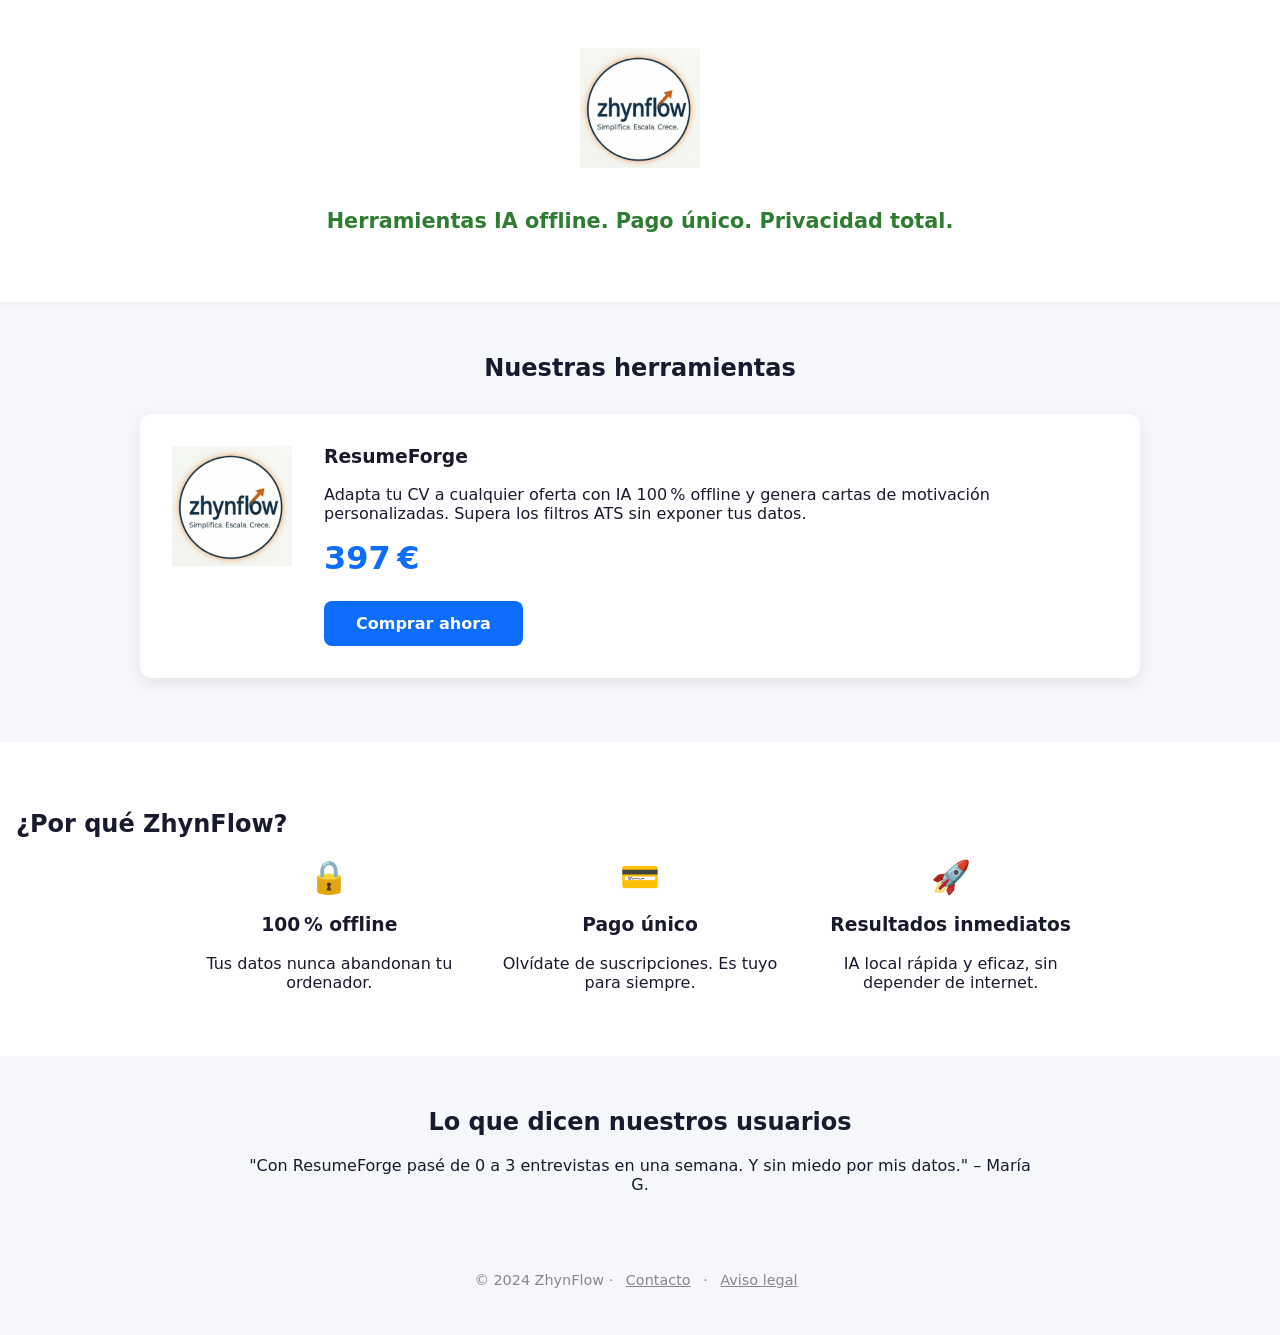
==== index.html @ d8f37517 "Update index.html" ====
<!DOCTYPE html>
<html lang="es">
<head>
    <meta charset="UTF-8">
    <meta name="viewport" content="width=device-width, initial-scale=1.0">
    <title>ZhynFlow – Herramientas IA offline que respetan tu privacidad</title>
    <link rel="stylesheet" href="style.css">
    <link rel="icon" type="image/x-icon" href="favicon.ico">
</head>
<body>
    <header>
        <img src="logo.png" alt="ZhynFlow" class="logo">
        <p class="tagline">Herramientas IA offline. Pago único. Privacidad total.</p>
    </header>

    <section id="products">
        <h2>Nuestras herramientas</h2>
        <div id="products-container"></div>
    </section>

    <section id="how-it-works">
        <h2>¿Por qué ZhynFlow?</h2>
        <div class="features">
            <div class="feature">
                <span class="icon">🔒</span>
                <h3>100 % offline</h3>
                <p>Tus datos nunca abandonan tu ordenador.</p>
            </div>
            <div class="feature">
                <span class="icon">💳</span>
                <h3>Pago único</h3>
                <p>Olvídate de suscripciones. Es tuyo para siempre.</p>
            </div>
            <div class="feature">
                <span class="icon">🚀</span>
                <h3>Resultados inmediatos</h3>
                <p>IA local rápida y eficaz, sin depender de internet.</p>
            </div>
        </div>
    </section>

    <section id="testimonials">
        <h2>Lo que dicen nuestros usuarios</h2>
        <div id="testimonial-container"></div>
    </section>

    <footer>
        <p>© 2024 ZhynFlow · <a href="mailto:zhynflow@gmail.com">Contacto</a> · <a href="#">Aviso legal</a></p>
    </footer>

    <script src="script.js"></script>
</body>
</html>
---- style.css ----
body {
    font-family: 'Segoe UI', system-ui, sans-serif;
    margin: 0;
    padding: 0;
    background: #f5f7fa;
    color: #1a1a2e;
}
header {
    text-align: center;
    padding: 3rem 1rem;
    background: #ffffff;
    box-shadow: 0 2px 8px rgba(0,0,0,0.05);
}
.logo {
    max-width: 120px;
    margin-bottom: 1rem;
}
.tagline {
    font-size: 1.3rem;
    color: #2e7d32;
    font-weight: 600;
}
#products {
    padding: 2rem;
    max-width: 1000px;
    margin: 0 auto;
}
#products h2 {
    text-align: center;
    margin-bottom: 2rem;
}
.product-card {
    background: white;
    border-radius: 12px;
    padding: 2rem;
    margin-bottom: 2rem;
    box-shadow: 0 5px 15px rgba(0,0,0,0.08);
    display: flex;
    flex-wrap: wrap;
    gap: 2rem;
}
.product-card img {
    width: 120px;
    height: 120px;
    object-fit: contain;
}
.product-info {
    flex: 1;
    min-width: 250px;
}
.product-info h3 {
    margin-top: 0;
}
.price {
    font-size: 2rem;
    font-weight: 700;
    color: #0d6efd;
    margin: 0.5rem 0;
}
.buy-btn {
    display: inline-block;
    background: #0d6efd;
    color: white;
    padding: 0.8rem 2rem;
    border-radius: 8px;
    text-decoration: none;
    font-weight: 600;
    margin-top: 1rem;
}
.buy-btn:hover {
    background: #0b5ed7;
}
#how-it-works {
    background: white;
    padding: 3rem 1rem;
}
.features {
    display: flex;
    justify-content: center;
    gap: 2rem;
    flex-wrap: wrap;
    max-width: 900px;
    margin: 0 auto;
}
.feature {
    text-align: center;
    flex: 1;
    min-width: 200px;
}
.feature .icon { font-size: 2rem; }
#testimonials {
    padding: 2rem;
    max-width: 800px;
    margin: 0 auto;
    text-align: center;
}
footer {
    text-align: center;
    padding: 2rem;
    color: #888;
    font-size: 0.9rem;
}
footer a { color: #888; margin: 0 0.5rem; }
@media (max-width: 600px) {
    .product-card { flex-direction: column; }
    .features { flex-direction: column; }
}
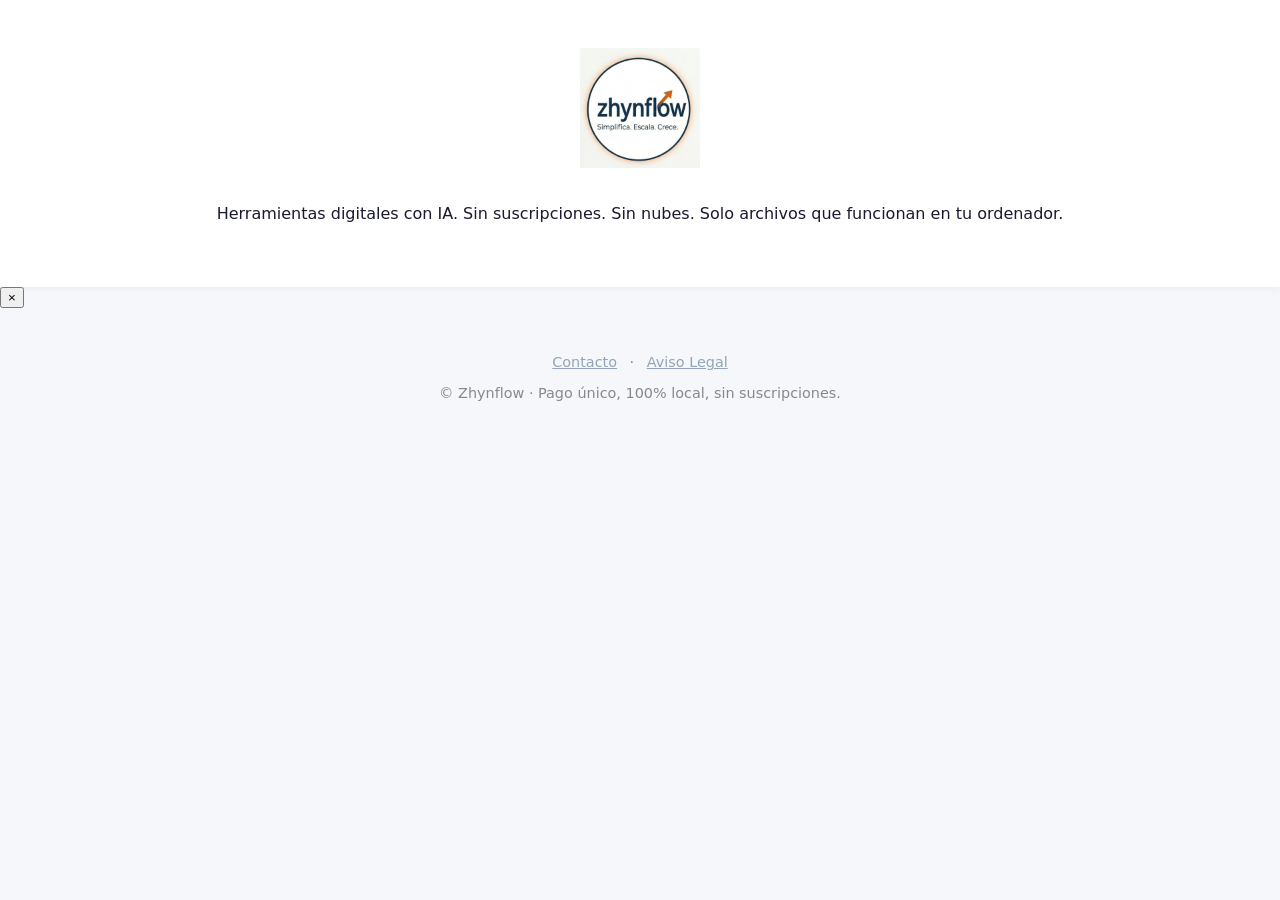
==== commit e5405ca2: "Update index.html" ====
--- a/index.html
+++ b/index.html
@@ -1,53 +1,40 @@
 <!DOCTYPE html>
 <html lang="es">
 <head>
-    <meta charset="UTF-8">
-    <meta name="viewport" content="width=device-width, initial-scale=1.0">
-    <title>ZhynFlow – Herramientas IA offline que respetan tu privacidad</title>
-    <link rel="stylesheet" href="style.css">
-    <link rel="icon" type="image/x-icon" href="favicon.ico">
+  <meta charset="UTF-8">
+  <meta name="viewport" content="width=device-width, initial-scale=1.0">
+  <title>Zhynflow · Herramientas digitales con IA</title>
+  <link rel="stylesheet" href="style.css">
+  <link rel="icon" type="image/x-icon" href="favicon.ico">
 </head>
 <body>
-    <header>
-        <img src="logo.png" alt="ZhynFlow" class="logo">
-        <p class="tagline">Herramientas IA offline. Pago único. Privacidad total.</p>
-    </header>
+  <header>
+    <img src="logo.png" alt="Zhynflow" class="logo">
+    <p>Herramientas digitales con IA. Sin suscripciones. Sin nubes. Solo archivos que funcionan en tu ordenador.</p>
+  </header>
 
-    <section id="products">
-        <h2>Nuestras herramientas</h2>
-        <div id="products-container"></div>
-    </section>
+  <main id="productos-container">
+    <!-- Las tarjetas de productos se generan aquí automáticamente -->
+  </main>
 
-    <section id="how-it-works">
-        <h2>¿Por qué ZhynFlow?</h2>
-        <div class="features">
-            <div class="feature">
-                <span class="icon">🔒</span>
-                <h3>100 % offline</h3>
-                <p>Tus datos nunca abandonan tu ordenador.</p>
-            </div>
-            <div class="feature">
-                <span class="icon">💳</span>
-                <h3>Pago único</h3>
-                <p>Olvídate de suscripciones. Es tuyo para siempre.</p>
-            </div>
-            <div class="feature">
-                <span class="icon">🚀</span>
-                <h3>Resultados inmediatos</h3>
-                <p>IA local rápida y eficaz, sin depender de internet.</p>
-            </div>
-        </div>
-    </section>
+  <!-- Modal para la página de producto -->
+  <div class="modal-overlay" id="modalOverlay">
+    <div class="modal-content" id="modalContent">
+      <button class="modal-close" id="modalClose">&times;</button>
+      <div id="modalBody">
+        <!-- Contenido dinámico de la página de producto -->
+      </div>
+    </div>
+  </div>
 
-    <section id="testimonials">
-        <h2>Lo que dicen nuestros usuarios</h2>
-        <div id="testimonial-container"></div>
-    </section>
+  <footer>
+  <p style="margin-bottom:0.5rem;">
+    <a href="contacto.html" style="color:#94a3b8;text-decoration:underline;">Contacto</a> · 
+    <a href="aviso-legal.html" style="color:#94a3b8;text-decoration:underline;">Aviso Legal</a>
+  </p>
+  <p>© <span id="year"></span> Zhynflow · Pago único, 100% local, sin suscripciones.</p>
+  </footer>
 
-    <footer>
-        <p>© 2024 ZhynFlow · <a href="mailto:zhynflow@gmail.com">Contacto</a> · <a href="#">Aviso legal</a></p>
-    </footer>
-
-    <script src="script.js"></script>
+  <script src="script.js"></script>
 </body>
 </html>
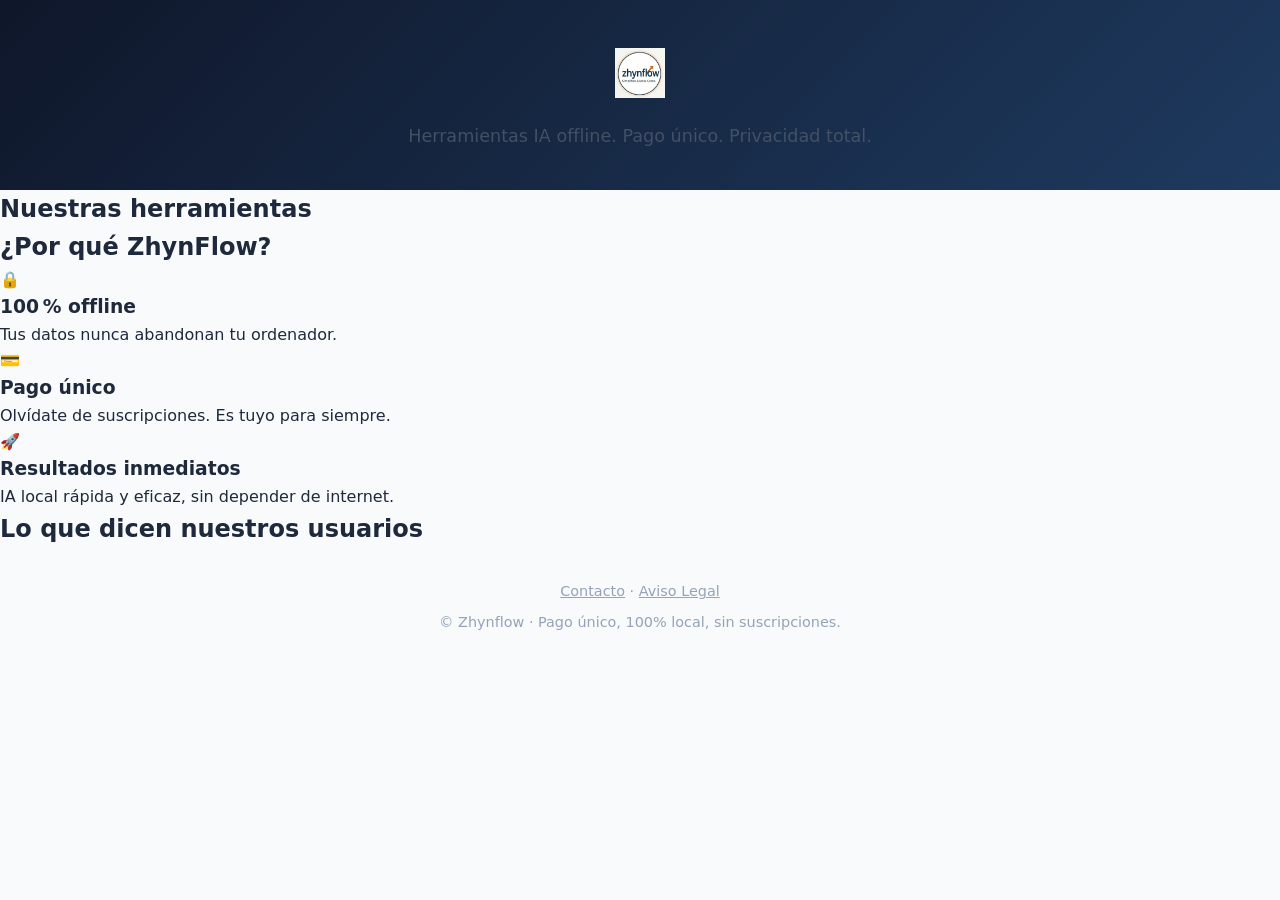
==== commit 501528bc: "Update index.html" ====
--- a/index.html
+++ b/index.html
@@ -1,33 +1,50 @@
 <!DOCTYPE html>
 <html lang="es">
 <head>
-  <meta charset="UTF-8">
-  <meta name="viewport" content="width=device-width, initial-scale=1.0">
-  <title>Zhynflow · Herramientas digitales con IA</title>
-  <link rel="stylesheet" href="style.css">
-  <link rel="icon" type="image/x-icon" href="favicon.ico">
+    <meta charset="UTF-8">
+    <meta name="viewport" content="width=device-width, initial-scale=1.0">
+    <title>ZhynFlow – Herramientas IA offline que respetan tu privacidad</title>
+    <link rel="stylesheet" href="style.css">
+    <link rel="icon" type="image/x-icon" href="favicon.ico">
 </head>
 <body>
-  <header>
-    <img src="logo.png" alt="Zhynflow" class="logo">
-    <p>Herramientas digitales con IA. Sin suscripciones. Sin nubes. Solo archivos que funcionan en tu ordenador.</p>
-  </header>
+    <header>
+        <img src="logo.png" alt="ZhynFlow" class="logo">
+        <p class="tagline">Herramientas IA offline. Pago único. Privacidad total.</p>
+    </header>
 
-  <main id="productos-container">
-    <!-- Las tarjetas de productos se generan aquí automáticamente -->
-  </main>
+    <section id="products">
+        <h2>Nuestras herramientas</h2>
+        <div id="products-container"></div>
+    </section>
 
-  <!-- Modal para la página de producto -->
-  <div class="modal-overlay" id="modalOverlay">
-    <div class="modal-content" id="modalContent">
-      <button class="modal-close" id="modalClose">&times;</button>
-      <div id="modalBody">
-        <!-- Contenido dinámico de la página de producto -->
-      </div>
-    </div>
-  </div>
+    <section id="how-it-works">
+        <h2>¿Por qué ZhynFlow?</h2>
+        <div class="features">
+            <div class="feature">
+                <span class="icon">🔒</span>
+                <h3>100 % offline</h3>
+                <p>Tus datos nunca abandonan tu ordenador.</p>
+            </div>
+            <div class="feature">
+                <span class="icon">💳</span>
+                <h3>Pago único</h3>
+                <p>Olvídate de suscripciones. Es tuyo para siempre.</p>
+            </div>
+            <div class="feature">
+                <span class="icon">🚀</span>
+                <h3>Resultados inmediatos</h3>
+                <p>IA local rápida y eficaz, sin depender de internet.</p>
+            </div>
+        </div>
+    </section>
 
-  <footer>
+    <section id="testimonials">
+        <h2>Lo que dicen nuestros usuarios</h2>
+        <div id="testimonial-container"></div>
+    </section>
+
+    <footer>
   <p style="margin-bottom:0.5rem;">
     <a href="contacto.html" style="color:#94a3b8;text-decoration:underline;">Contacto</a> · 
     <a href="aviso-legal.html" style="color:#94a3b8;text-decoration:underline;">Aviso Legal</a>
@@ -35,6 +52,7 @@
   <p>© <span id="year"></span> Zhynflow · Pago único, 100% local, sin suscripciones.</p>
   </footer>
 
-  <script src="script.js"></script>
+
+    <script src="script.js"></script>
 </body>
 </html>
--- a/style.css
+++ b/style.css
@@ -1,107 +1,271 @@
+* { margin: 0; padding: 0; box-sizing: border-box; }
+
 body {
-    font-family: 'Segoe UI', system-ui, sans-serif;
+  font-family: 'Segoe UI', system-ui, -apple-system, sans-serif;
+  background: #f8fafc;
+  color: #1e293b;
+  line-height: 1.6;
+}
+
+header {
+  text-align: center;
+  padding: 3rem 1.5rem 2rem;
+  background: linear-gradient(135deg, #0f172a 0%, #1e3a5f 100%);
+  color: white;
+}
+
+.logo { height: 50px; margin-bottom: 1rem; }
+
+header p {
+  font-size: 1.1rem;
+  opacity: 0.9;
+  max-width: 600px;
+  margin: 0 auto;
+}
+
+#productos-container {
+  max-width: 1100px;
+  margin: 2rem auto;
+  padding: 0 1.5rem;
+  display: grid;
+  grid-template-columns: repeat(auto-fill, minmax(320px, 1fr));
+  gap: 2rem;
+}
+
+.producto-card {
+  background: white;
+  border-radius: 1rem;
+  overflow: hidden;
+  box-shadow: 0 4px 12px rgba(0,0,0,0.05);
+  transition: transform 0.2s, box-shadow 0.2s;
+}
+
+.producto-card:hover {
+  transform: translateY(-4px);
+  box-shadow: 0 8px 24px rgba(0,0,0,0.1);
+}
+
+.producto-card img {
+  width: 100%;
+  height: 180px;
+  object-fit: cover;
+}
+
+.producto-info { padding: 1.5rem; }
+
+.categoria {
+  font-size: 0.8rem;
+  font-weight: 600;
+  color: #2563eb;
+  background: #eff6ff;
+  padding: 0.2rem 0.8rem;
+  border-radius: 1rem;
+}
+
+.producto-info h2 { font-size: 1.4rem; margin: 0.5rem 0; }
+
+.tagline {
+  font-weight: 500;
+  color: #475569;
+  margin-bottom: 0.5rem;
+}
+
+.descripcion {
+  font-size: 0.95rem;
+  color: #64748b;
+}
+
+.producto-footer {
+  display: flex;
+  justify-content: space-between;
+  align-items: center;
+  margin-top: 1.5rem;
+  padding-top: 1rem;
+  border-top: 1px solid #f1f5f9;
+}
+
+.precio {
+  font-size: 1.5rem;
+  font-weight: 700;
+  color: #0f172a;
+}
+
+.precio small {
+  font-size: 0.8rem;
+  font-weight: 400;
+  color: #64748b;
+}
+
+.btn {
+  background: #2563eb;
+  color: white;
+  padding: 0.6rem 1.5rem;
+  border-radius: 2rem;
+  border: none;
+  cursor: pointer;
+  text-decoration: none;
+  font-weight: 600;
+  font-size: 1rem;
+  transition: background 0.2s;
+  font-family: inherit;
+}
+
+.btn:hover { background: #1d4ed8; }
+
+/* Modal */
+.modal-overlay {
+  display: none;
+  position: fixed;
+  top: 0; left: 0;
+  width: 100%; height: 100%;
+  background: rgba(15, 23, 42, 0.8);
+  backdrop-filter: blur(4px);
+  z-index: 1000;
+  justify-content: center;
+  align-items: flex-start;
+  overflow-y: auto;
+  padding: 2rem 1rem;
+}
+
+.modal-content {
+  background: white;
+  border-radius: 1.5rem;
+  max-width: 900px;
+  width: 100%;
+  position: relative;
+  margin: auto;
+  box-shadow: 0 25px 50px rgba(0,0,0,0.25);
+}
+
+.modal-close {
+  position: absolute;
+  top: 1rem;
+  right: 1rem;
+  background: #f1f5f9;
+  border: none;
+  width: 40px;
+  height: 40px;
+  border-radius: 50%;
+  font-size: 1.5rem;
+  cursor: pointer;
+  display: flex;
+  align-items: center;
+  justify-content: center;
+  color: #475569;
+  z-index: 10;
+  transition: background 0.2s;
+}
+
+.modal-close:hover { background: #e2e8f0; }
+
+#modalBody {
+  padding: 2rem;
+  max-height: 80vh;
+  overflow-y: auto;
+}
+
+/* Página de producto dentro del modal */
+.producto-detalle {
+  max-width: 100%;
+  margin: 0 auto;
+  padding: 0;
+}
+
+.hero-producto {
+  display: flex;
+  gap: 2rem;
+  align-items: center;
+  margin-bottom: 2rem;
+}
+
+.hero-producto img {
+  width: 55%;
+  border-radius: 0.8rem;
+  box-shadow: 0 4px 16px rgba(0,0,0,0.08);
+}
+
+.cta-box {
+  flex: 1;
+  text-align: center;
+}
+
+.precio-grande {
+  font-size: 2.5rem;
+  font-weight: 800;
+  color: #0f172a;
+  display: block;
+}
+
+.tipo-precio {
+  color: #64748b;
+  display: block;
+  margin-bottom: 1rem;
+}
+
+.btn-comprar {
+  background: #2563eb;
+  color: white;
+  padding: 0.8rem 2rem;
+  border-radius: 3rem;
+  text-decoration: none;
+  font-weight: 700;
+  font-size: 1rem;
+  display: inline-block;
+  transition: background 0.2s;
+}
+
+.btn-comprar:hover { background: #1d4ed8; }
+
+.descripcion-larga {
+  background: white;
+  line-height: 1.8;
+}
+
+.descripcion-larga h2 {
+  margin: 1.5rem 0 0.5rem;
+  color: #0f172a;
+  font-size: 1.4rem;
+}
+
+.descripcion-larga ul, .descripcion-larga ol {
+  margin-left: 1.5rem;
+  margin-bottom: 1rem;
+}
+
+.descripcion-larga li {
+  margin-bottom: 0.4rem;
+}
+
+.descripcion-larga blockquote {
+  background: #f8fafc;
+  border-left: 4px solid #2563eb;
+  padding: 1rem 1.5rem;
+  margin: 1rem 0;
+  border-radius: 0 0.5rem 0.5rem 0;
+  font-style: italic;
+  color: #475569;
+}
+
+footer {
+  text-align: center;
+  padding: 2rem;
+  color: #94a3b8;
+  font-size: 0.9rem;
+}
+
+@media (max-width: 700px) {
+  .hero-producto {
+    flex-direction: column;
+  }
+  .hero-producto img {
+    width: 100%;
+  }
+  .modal-content {
     margin: 0;
-    padding: 0;
-    background: #f5f7fa;
-    color: #1a1a2e;
-}
-header {
-    text-align: center;
-    padding: 3rem 1rem;
-    background: #ffffff;
-    box-shadow: 0 2px 8px rgba(0,0,0,0.05);
-}
-.logo {
-    max-width: 120px;
-    margin-bottom: 1rem;
-}
-.tagline {
-    font-size: 1.3rem;
-    color: #2e7d32;
-    font-weight: 600;
-}
-#products {
-    padding: 2rem;
-    max-width: 1000px;
-    margin: 0 auto;
-}
-#products h2 {
-    text-align: center;
-    margin-bottom: 2rem;
-}
-.product-card {
-    background: white;
-    border-radius: 12px;
-    padding: 2rem;
-    margin-bottom: 2rem;
-    box-shadow: 0 5px 15px rgba(0,0,0,0.08);
-    display: flex;
-    flex-wrap: wrap;
-    gap: 2rem;
-}
-.product-card img {
-    width: 120px;
-    height: 120px;
-    object-fit: contain;
-}
-.product-info {
-    flex: 1;
-    min-width: 250px;
-}
-.product-info h3 {
-    margin-top: 0;
-}
-.price {
-    font-size: 2rem;
-    font-weight: 700;
-    color: #0d6efd;
-    margin: 0.5rem 0;
-}
-.buy-btn {
-    display: inline-block;
-    background: #0d6efd;
-    color: white;
-    padding: 0.8rem 2rem;
-    border-radius: 8px;
-    text-decoration: none;
-    font-weight: 600;
-    margin-top: 1rem;
-}
-.buy-btn:hover {
-    background: #0b5ed7;
-}
-#how-it-works {
-    background: white;
-    padding: 3rem 1rem;
-}
-.features {
-    display: flex;
-    justify-content: center;
-    gap: 2rem;
-    flex-wrap: wrap;
-    max-width: 900px;
-    margin: 0 auto;
-}
-.feature {
-    text-align: center;
-    flex: 1;
-    min-width: 200px;
-}
-.feature .icon { font-size: 2rem; }
-#testimonials {
-    padding: 2rem;
-    max-width: 800px;
-    margin: 0 auto;
-    text-align: center;
-}
-footer {
-    text-align: center;
-    padding: 2rem;
-    color: #888;
-    font-size: 0.9rem;
-}
-footer a { color: #888; margin: 0 0.5rem; }
-@media (max-width: 600px) {
-    .product-card { flex-direction: column; }
-    .features { flex-direction: column; }
-}
+    border-radius: 1rem;
+  }
+  #modalBody {
+    padding: 1.5rem;
+    max-height: 85vh;
+  }
+}
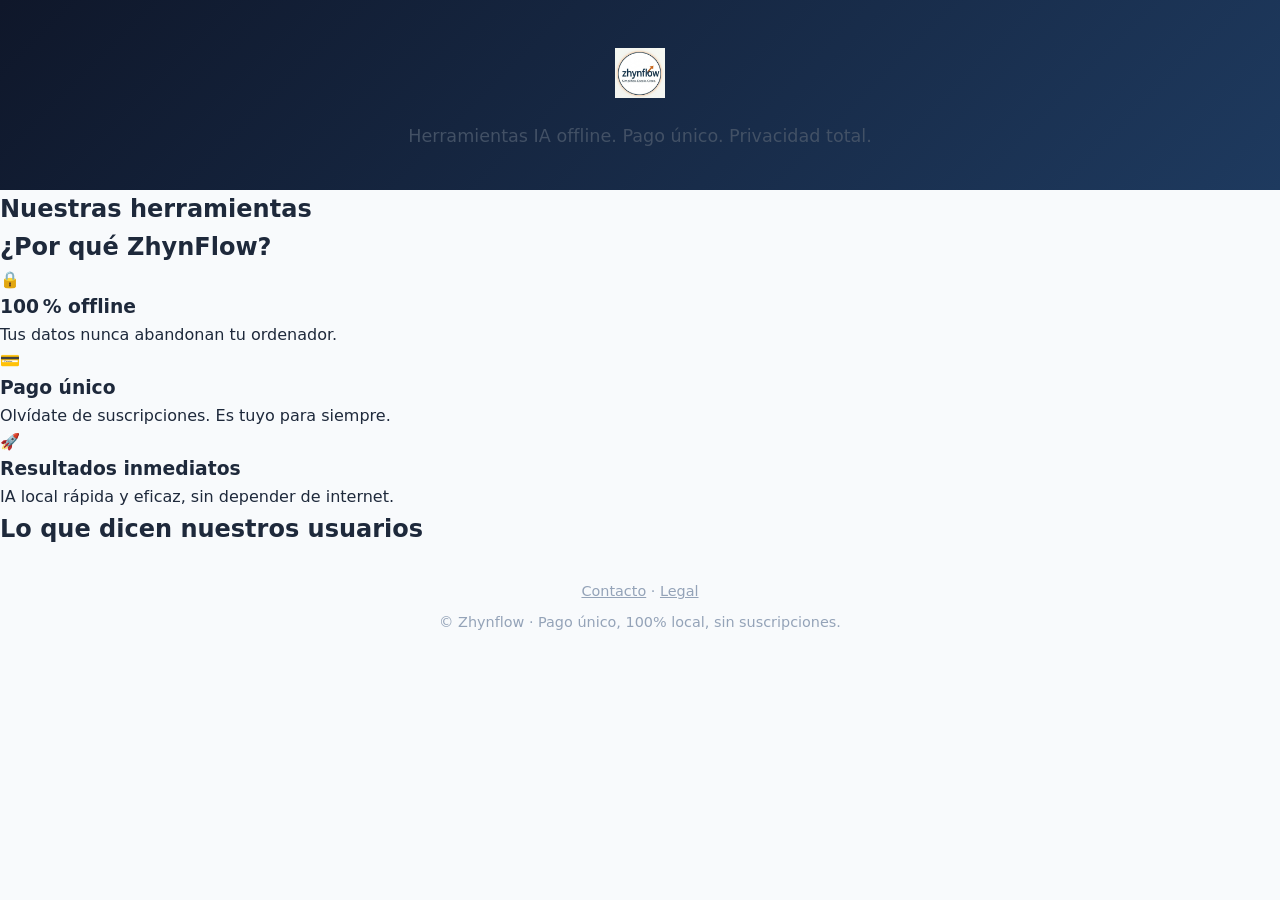
==== commit 78078ccb: "Update index.html" ====
--- a/index.html
+++ b/index.html
@@ -47,7 +47,7 @@
     <footer>
   <p style="margin-bottom:0.5rem;">
     <a href="contacto.html" style="color:#94a3b8;text-decoration:underline;">Contacto</a> · 
-    <a href="aviso-legal.html" style="color:#94a3b8;text-decoration:underline;">Aviso Legal</a>
+    <a href="aviso-legal.html" style="color:#94a3b8;text-decoration:underline;">Legal</a>
   </p>
   <p>© <span id="year"></span> Zhynflow · Pago único, 100% local, sin suscripciones.</p>
   </footer>
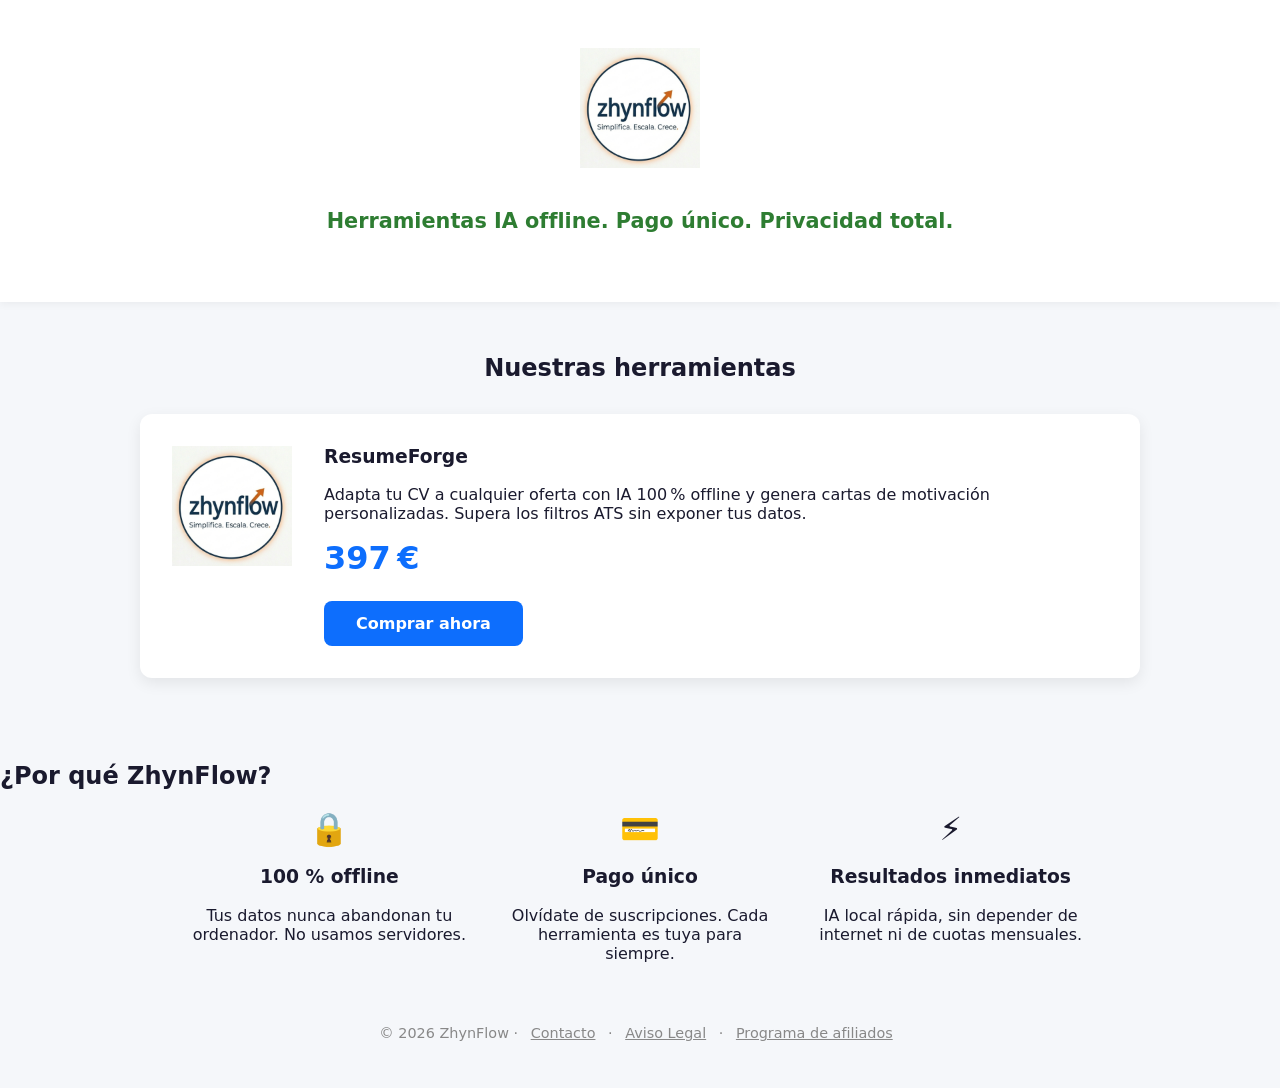
==== commit 745754ee: "Update index.html" ====
--- a/index.html
+++ b/index.html
@@ -6,6 +6,12 @@
     <title>ZhynFlow – Herramientas IA offline que respetan tu privacidad</title>
     <link rel="stylesheet" href="style.css">
     <link rel="icon" type="image/x-icon" href="favicon.ico">
+    
+    <meta property="og:title" content="ZhynFlow – Herramientas IA offline que respetan tu privacidad">
+    <meta property="og:description" content="Apps con inteligencia artificial que funcionan sin internet. Pago único, sin suscripciones, sin nube.">
+    <meta property="og:image" content="https://zhynflow.com/logo.png">
+    <meta property="og:url" content="https://zhynflow.com">
+    <meta property="og:type" content="website">
 </head>
 <body>
     <header>
@@ -18,40 +24,30 @@
         <div id="products-container"></div>
     </section>
 
-    <section id="how-it-works">
+    <section id="why">
         <h2>¿Por qué ZhynFlow?</h2>
         <div class="features">
             <div class="feature">
                 <span class="icon">🔒</span>
-                <h3>100 % offline</h3>
-                <p>Tus datos nunca abandonan tu ordenador.</p>
+                <h3>100 % offline</h3>
+                <p>Tus datos nunca abandonan tu ordenador. No usamos servidores.</p>
             </div>
             <div class="feature">
                 <span class="icon">💳</span>
                 <h3>Pago único</h3>
-                <p>Olvídate de suscripciones. Es tuyo para siempre.</p>
+                <p>Olvídate de suscripciones. Cada herramienta es tuya para siempre.</p>
             </div>
             <div class="feature">
-                <span class="icon">🚀</span>
+                <span class="icon">⚡</span>
                 <h3>Resultados inmediatos</h3>
-                <p>IA local rápida y eficaz, sin depender de internet.</p>
+                <p>IA local rápida, sin depender de internet ni de cuotas mensuales.</p>
             </div>
         </div>
     </section>
 
-    <section id="testimonials">
-        <h2>Lo que dicen nuestros usuarios</h2>
-        <div id="testimonial-container"></div>
-    </section>
-
     <footer>
-  <p style="margin-bottom:0.5rem;">
-    <a href="contacto.html" style="color:#94a3b8;text-decoration:underline;">Contacto</a> · 
-    <a href="aviso-legal.html" style="color:#94a3b8;text-decoration:underline;">Legal</a>
-  </p>
-  <p>© <span id="year"></span> Zhynflow · Pago único, 100% local, sin suscripciones.</p>
-  </footer>
-
+        <p>© 2026 ZhynFlow · <a href="mailto:zhynflow@gmail.com">Contacto</a> · <a href="legal.html">Aviso Legal</a> · <a href="https://zhynflow.lemonsqueezy.com/affiliates">Programa de afiliados</a></p>
+    </footer>
 
     <script src="script.js"></script>
 </body>
--- a/style.css
+++ b/style.css
@@ -1,271 +1,121 @@
-* { margin: 0; padding: 0; box-sizing: border-box; }
-
 body {
-  font-family: 'Segoe UI', system-ui, -apple-system, sans-serif;
-  background: #f8fafc;
-  color: #1e293b;
-  line-height: 1.6;
+    font-family: 'Segoe UI', system-ui, sans-serif;
+    margin: 0;
+    padding: 0;
+    background: #f5f7fa;
+    color: #1a1a2e;
+}
+header {
+    text-align: center;
+    padding: 3rem 1rem;
+    background: #ffffff;
+    box-shadow: 0 2px 8px rgba(0,0,0,0.05);
+}
+.logo {
+    max-width: 120px;
+    margin-bottom: 1rem;
+}
+.tagline {
+    font-size: 1.3rem;
+    color: #2e7d32;
+    font-weight: 600;
+}
+#products {
+    padding: 2rem;
+    max-width: 1000px;
+    margin: 0 auto;
+}
+#products h2 {
+    text-align: center;
+    margin-bottom: 2rem;
+}
+.product-card {
+    background: white;
+    border-radius: 12px;
+    padding: 2rem;
+    margin-bottom: 2rem;
+    box-shadow: 0 5px 15px rgba(0,0,0,0.08);
+    display: flex;
+    flex-wrap: wrap;
+    gap: 2rem;
+}
+.product-card img {
+    width: 120px;
+    height: 120px;
+    object-fit: contain;
+}
+.product-info {
+    flex: 1;
+    min-width: 250px;
+}
+.product-info h3 {
+    margin-top: 0;
+}
+.price {
+    font-size: 2rem;
+    font-weight: 700;
+    color: #0d6efd;
+    margin: 0.5rem 0;
+}
+.buy-btn {
+    display: inline-block;
+    background: #0d6efd;
+    color: white;
+    padding: 0.8rem 2rem;
+    border-radius: 8px;
+    text-decoration: none;
+    font-weight: 600;
+    margin-top: 1rem;
+}
+.buy-btn:hover {
+    background: #0b5ed7;
+}
+#how-it-works {
+    background: white;
+    padding: 3rem 1rem;
+}
+.features {
+    display: flex;
+    justify-content: center;
+    gap: 2rem;
+    flex-wrap: wrap;
+    max-width: 900px;
+    margin: 0 auto;
+}
+.feature {
+    text-align: center;
+    flex: 1;
+    min-width: 200px;
+}
+.feature .icon { font-size: 2rem; }
+#testimonials {
+    padding: 2rem;
+    max-width: 800px;
+    margin: 0 auto;
+    text-align: center;
+}
+footer {
+    text-align: center;
+    padding: 2rem;
+    color: #888;
+    font-size: 0.9rem;
+}
+footer a { color: #888; margin: 0 0.5rem; }
+@media (max-width: 600px) {
+    .product-card { flex-direction: column; }
+    .features { flex-direction: column; }
 }
 
-header {
-  text-align: center;
-  padding: 3rem 1.5rem 2rem;
-  background: linear-gradient(135deg, #0f172a 0%, #1e3a5f 100%);
-  color: white;
-}
 
-.logo { height: 50px; margin-bottom: 1rem; }
+Products 
 
-header p {
-  font-size: 1.1rem;
-  opacity: 0.9;
-  max-width: 600px;
-  margin: 0 auto;
-}
-
-#productos-container {
-  max-width: 1100px;
-  margin: 2rem auto;
-  padding: 0 1.5rem;
-  display: grid;
-  grid-template-columns: repeat(auto-fill, minmax(320px, 1fr));
-  gap: 2rem;
-}
-
-.producto-card {
-  background: white;
-  border-radius: 1rem;
-  overflow: hidden;
-  box-shadow: 0 4px 12px rgba(0,0,0,0.05);
-  transition: transform 0.2s, box-shadow 0.2s;
-}
-
-.producto-card:hover {
-  transform: translateY(-4px);
-  box-shadow: 0 8px 24px rgba(0,0,0,0.1);
-}
-
-.producto-card img {
-  width: 100%;
-  height: 180px;
-  object-fit: cover;
-}
-
-.producto-info { padding: 1.5rem; }
-
-.categoria {
-  font-size: 0.8rem;
-  font-weight: 600;
-  color: #2563eb;
-  background: #eff6ff;
-  padding: 0.2rem 0.8rem;
-  border-radius: 1rem;
-}
-
-.producto-info h2 { font-size: 1.4rem; margin: 0.5rem 0; }
-
-.tagline {
-  font-weight: 500;
-  color: #475569;
-  margin-bottom: 0.5rem;
-}
-
-.descripcion {
-  font-size: 0.95rem;
-  color: #64748b;
-}
-
-.producto-footer {
-  display: flex;
-  justify-content: space-between;
-  align-items: center;
-  margin-top: 1.5rem;
-  padding-top: 1rem;
-  border-top: 1px solid #f1f5f9;
-}
-
-.precio {
-  font-size: 1.5rem;
-  font-weight: 700;
-  color: #0f172a;
-}
-
-.precio small {
-  font-size: 0.8rem;
-  font-weight: 400;
-  color: #64748b;
-}
-
-.btn {
-  background: #2563eb;
-  color: white;
-  padding: 0.6rem 1.5rem;
-  border-radius: 2rem;
-  border: none;
-  cursor: pointer;
-  text-decoration: none;
-  font-weight: 600;
-  font-size: 1rem;
-  transition: background 0.2s;
-  font-family: inherit;
-}
-
-.btn:hover { background: #1d4ed8; }
-
-/* Modal */
-.modal-overlay {
-  display: none;
-  position: fixed;
-  top: 0; left: 0;
-  width: 100%; height: 100%;
-  background: rgba(15, 23, 42, 0.8);
-  backdrop-filter: blur(4px);
-  z-index: 1000;
-  justify-content: center;
-  align-items: flex-start;
-  overflow-y: auto;
-  padding: 2rem 1rem;
-}
-
-.modal-content {
-  background: white;
-  border-radius: 1.5rem;
-  max-width: 900px;
-  width: 100%;
-  position: relative;
-  margin: auto;
-  box-shadow: 0 25px 50px rgba(0,0,0,0.25);
-}
-
-.modal-close {
-  position: absolute;
-  top: 1rem;
-  right: 1rem;
-  background: #f1f5f9;
-  border: none;
-  width: 40px;
-  height: 40px;
-  border-radius: 50%;
-  font-size: 1.5rem;
-  cursor: pointer;
-  display: flex;
-  align-items: center;
-  justify-content: center;
-  color: #475569;
-  z-index: 10;
-  transition: background 0.2s;
-}
-
-.modal-close:hover { background: #e2e8f0; }
-
-#modalBody {
-  padding: 2rem;
-  max-height: 80vh;
-  overflow-y: auto;
-}
-
-/* Página de producto dentro del modal */
-.producto-detalle {
-  max-width: 100%;
-  margin: 0 auto;
-  padding: 0;
-}
-
-.hero-producto {
-  display: flex;
-  gap: 2rem;
-  align-items: center;
-  margin-bottom: 2rem;
-}
-
-.hero-producto img {
-  width: 55%;
-  border-radius: 0.8rem;
-  box-shadow: 0 4px 16px rgba(0,0,0,0.08);
-}
-
-.cta-box {
-  flex: 1;
-  text-align: center;
-}
-
-.precio-grande {
-  font-size: 2.5rem;
-  font-weight: 800;
-  color: #0f172a;
-  display: block;
-}
-
-.tipo-precio {
-  color: #64748b;
-  display: block;
-  margin-bottom: 1rem;
-}
-
-.btn-comprar {
-  background: #2563eb;
-  color: white;
-  padding: 0.8rem 2rem;
-  border-radius: 3rem;
-  text-decoration: none;
-  font-weight: 700;
-  font-size: 1rem;
-  display: inline-block;
-  transition: background 0.2s;
-}
-
-.btn-comprar:hover { background: #1d4ed8; }
-
-.descripcion-larga {
-  background: white;
-  line-height: 1.8;
-}
-
-.descripcion-larga h2 {
-  margin: 1.5rem 0 0.5rem;
-  color: #0f172a;
-  font-size: 1.4rem;
-}
-
-.descripcion-larga ul, .descripcion-larga ol {
-  margin-left: 1.5rem;
-  margin-bottom: 1rem;
-}
-
-.descripcion-larga li {
-  margin-bottom: 0.4rem;
-}
-
-.descripcion-larga blockquote {
-  background: #f8fafc;
-  border-left: 4px solid #2563eb;
-  padding: 1rem 1.5rem;
-  margin: 1rem 0;
-  border-radius: 0 0.5rem 0.5rem 0;
-  font-style: italic;
-  color: #475569;
-}
-
-footer {
-  text-align: center;
-  padding: 2rem;
-  color: #94a3b8;
-  font-size: 0.9rem;
-}
-
-@media (max-width: 700px) {
-  .hero-producto {
-    flex-direction: column;
-  }
-  .hero-producto img {
-    width: 100%;
-  }
-  .modal-content {
-    margin: 0;
-    border-radius: 1rem;
-  }
-  #modalBody {
-    padding: 1.5rem;
-    max-height: 85vh;
-  }
-}
+[
+    {
+        "id": "resumeforge",
+        "name": "ResumeForge",
+        "description": "Adapta tu CV a cualquier oferta con IA 100 % offline y genera cartas de motivación personalizadas. Supera los filtros ATS sin exponer tus datos.",
+        "price": "397 €",
+        "image": "logo.png",
+        "buyLink": "https://TU_TIENDA.lemonsqueezy.com/checkout/buy/........."
+    }
+]
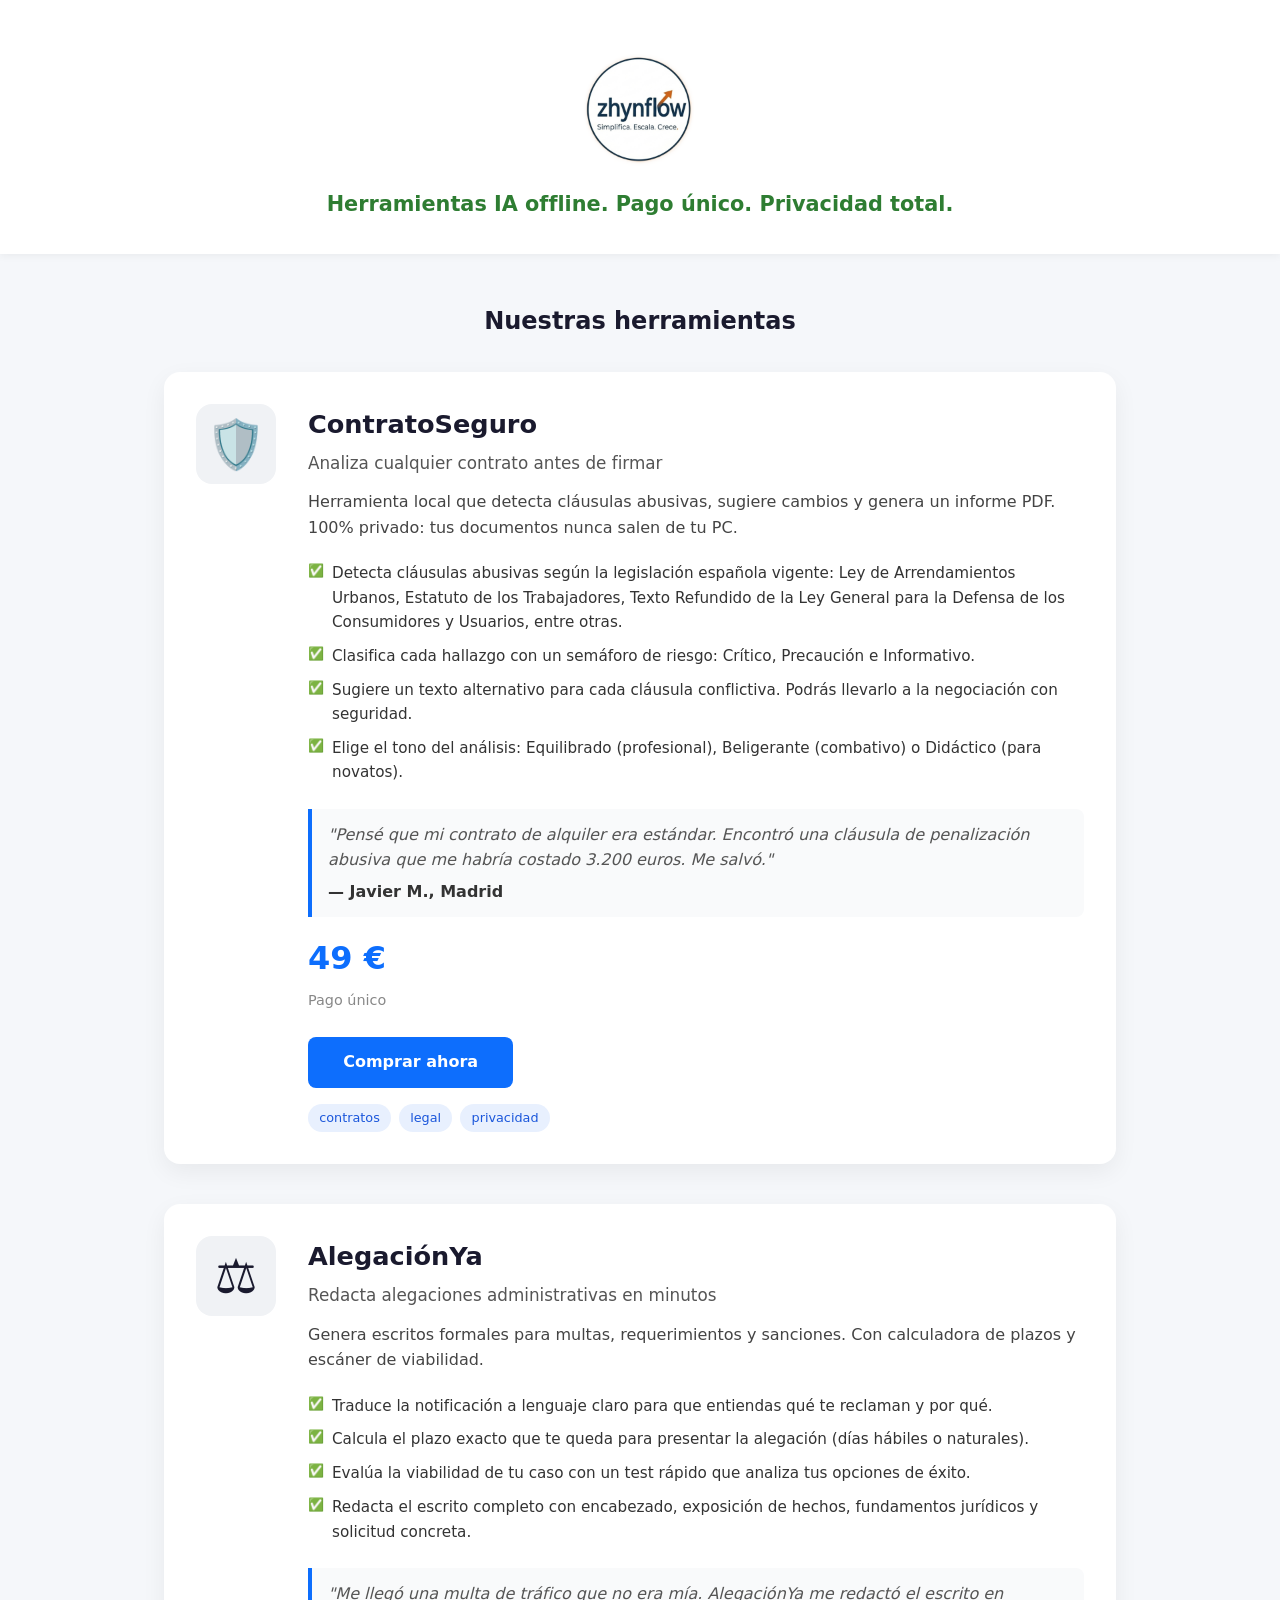
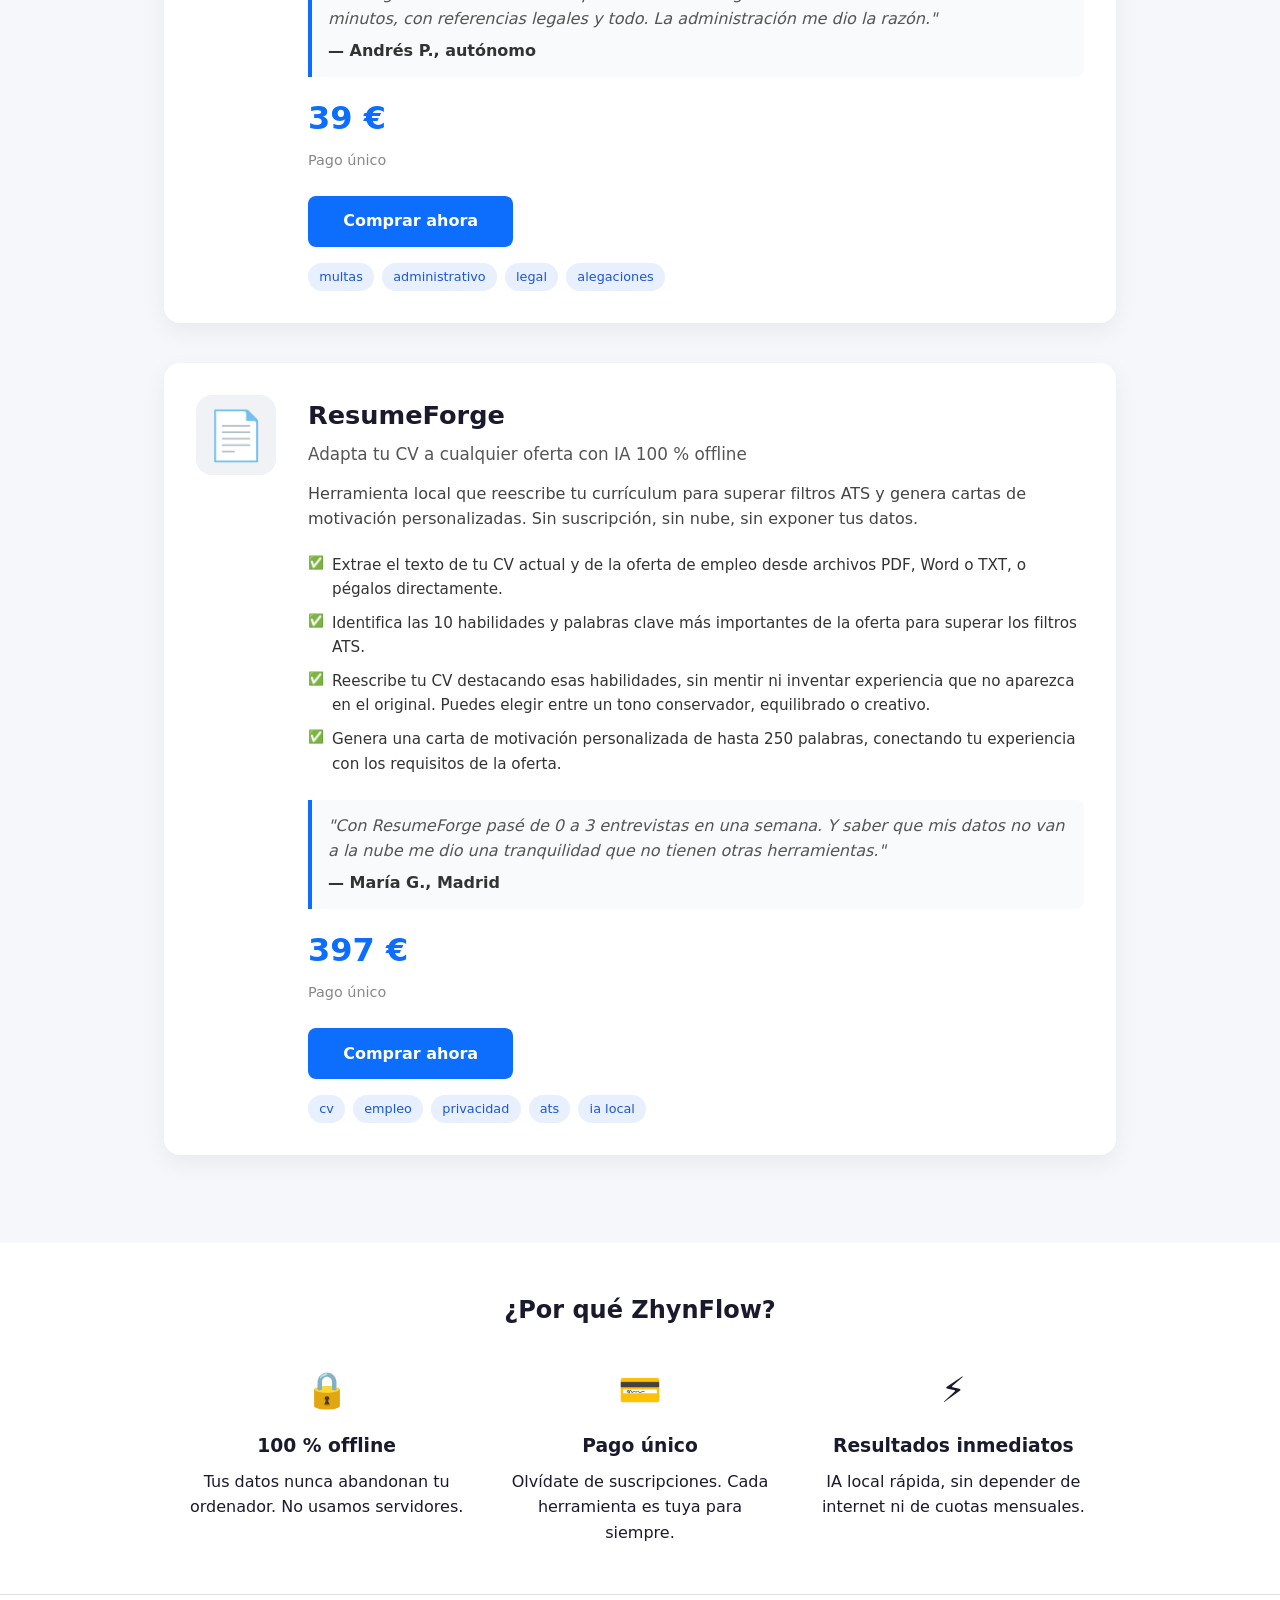
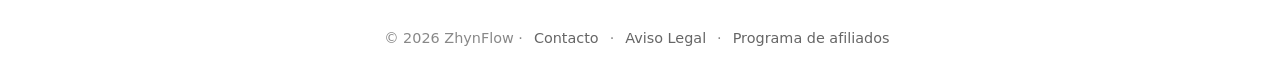
==== commit 8609211b: "Update index.html" ====
--- a/index.html
+++ b/index.html
@@ -46,7 +46,7 @@
     </section>
 
     <footer>
-        <p>© 2026 ZhynFlow · <a href="mailto:zhynflow@gmail.com">Contacto</a> · <a href="legal.html">Aviso Legal</a> · <a href="https://zhynflow.lemonsqueezy.com/affiliates">Programa de afiliados</a></p>
+        <p>© 2026 ZhynFlow · <a href="mailto:zhynflow@gmail.com">Contacto</a> · <a href="legal.html">Aviso Legal</a> · <a href="https://serenitystackia.lemonsqueezy.com">Programa de afiliados</a></p>
     </footer>
 
     <script src="script.js"></script>
--- a/style.css
+++ b/style.css
@@ -1,121 +1,241 @@
-body {
-    font-family: 'Segoe UI', system-ui, sans-serif;
+* {
+    box-sizing: border-box;
     margin: 0;
     padding: 0;
+}
+
+body {
+    font-family: 'Segoe UI', system-ui, -apple-system, sans-serif;
     background: #f5f7fa;
     color: #1a1a2e;
-}
+    line-height: 1.6;
+}
+
 header {
     text-align: center;
-    padding: 3rem 1rem;
+    padding: 3rem 1rem 2rem;
     background: #ffffff;
     box-shadow: 0 2px 8px rgba(0,0,0,0.05);
 }
+
 .logo {
     max-width: 120px;
-    margin-bottom: 1rem;
-}
+    height: auto;
+    margin-bottom: 0.8rem;
+}
+
 .tagline {
     font-size: 1.3rem;
     color: #2e7d32;
     font-weight: 600;
 }
-#products {
-    padding: 2rem;
+
+section {
+    padding: 3rem 1.5rem;
     max-width: 1000px;
     margin: 0 auto;
 }
-#products h2 {
+
+section h2 {
     text-align: center;
     margin-bottom: 2rem;
-}
+    color: #1a1a2e;
+}
+
 .product-card {
     background: white;
-    border-radius: 12px;
+    border-radius: 16px;
     padding: 2rem;
-    margin-bottom: 2rem;
-    box-shadow: 0 5px 15px rgba(0,0,0,0.08);
+    margin-bottom: 2.5rem;
+    box-shadow: 0 8px 24px rgba(0,0,0,0.06);
     display: flex;
     flex-wrap: wrap;
     gap: 2rem;
-}
-.product-card img {
-    width: 120px;
-    height: 120px;
-    object-fit: contain;
-}
+    align-items: flex-start;
+    transition: box-shadow 0.2s;
+}
+
+.product-card:hover {
+    box-shadow: 0 12px 32px rgba(0,0,0,0.1);
+}
+
+.product-icon {
+    font-size: 3rem;
+    width: 80px;
+    height: 80px;
+    display: flex;
+    align-items: center;
+    justify-content: center;
+    background: #f0f2f5;
+    border-radius: 16px;
+    flex-shrink: 0;
+}
+
 .product-info {
     flex: 1;
     min-width: 250px;
 }
+
 .product-info h3 {
-    margin-top: 0;
-}
+    font-size: 1.6rem;
+    margin-bottom: 0.3rem;
+}
+
+.product-tagline {
+    color: #555;
+    margin-bottom: 0.8rem;
+    font-size: 1.05rem;
+}
+
+.product-desc {
+    margin-bottom: 1rem;
+    color: #444;
+}
+
+.product-features {
+    list-style: none;
+    margin-bottom: 1.2rem;
+}
+
+.product-features li {
+    padding: 0.3rem 0 0.3rem 1.5rem;
+    position: relative;
+    font-size: 0.95rem;
+    color: #333;
+}
+
+.product-features li::before {
+    content: "✅";
+    position: absolute;
+    left: 0;
+    font-size: 0.8rem;
+}
+
+.product-testimonial {
+    background: #f9fafb;
+    border-left: 4px solid #0d6efd;
+    padding: 0.8rem 1rem;
+    margin: 1rem 0;
+    font-style: italic;
+    color: #555;
+    border-radius: 0 8px 8px 0;
+}
+
+.product-testimonial .autor {
+    font-style: normal;
+    font-weight: 600;
+    display: block;
+    margin-top: 0.4rem;
+    color: #333;
+}
+
 .price {
     font-size: 2rem;
     font-weight: 700;
     color: #0d6efd;
-    margin: 0.5rem 0;
-}
+    margin: 0.8rem 0 0.3rem;
+}
+
+.price-type {
+    color: #888;
+    font-size: 0.9rem;
+    margin-bottom: 1rem;
+}
+
 .buy-btn {
     display: inline-block;
     background: #0d6efd;
     color: white;
-    padding: 0.8rem 2rem;
+    padding: 0.8rem 2.2rem;
     border-radius: 8px;
     text-decoration: none;
     font-weight: 600;
-    margin-top: 1rem;
-}
+    font-size: 1rem;
+    transition: background 0.2s;
+    margin-top: 0.5rem;
+}
+
 .buy-btn:hover {
     background: #0b5ed7;
 }
-#how-it-works {
-    background: white;
-    padding: 3rem 1rem;
-}
+
+.etiquetas {
+    margin-top: 1rem;
+    display: flex;
+    flex-wrap: wrap;
+    gap: 0.5rem;
+}
+
+.tag {
+    background: #e8f0fe;
+    color: #1a56db;
+    padding: 0.25rem 0.7rem;
+    border-radius: 20px;
+    font-size: 0.8rem;
+    font-weight: 500;
+}
+
+#why {
+    background: #ffffff;
+    max-width: 100%;
+    padding: 3rem 1.5rem;
+}
+
 .features {
     display: flex;
     justify-content: center;
-    gap: 2rem;
+    gap: 2.5rem;
     flex-wrap: wrap;
     max-width: 900px;
     margin: 0 auto;
 }
+
 .feature {
     text-align: center;
     flex: 1;
     min-width: 200px;
 }
-.feature .icon { font-size: 2rem; }
-#testimonials {
-    padding: 2rem;
-    max-width: 800px;
-    margin: 0 auto;
-    text-align: center;
-}
+
+.feature .icon {
+    font-size: 2.2rem;
+    display: block;
+    margin-bottom: 0.8rem;
+}
+
+.feature h3 {
+    margin-bottom: 0.5rem;
+}
+
 footer {
     text-align: center;
-    padding: 2rem;
+    padding: 2rem 1rem;
     color: #888;
     font-size: 0.9rem;
-}
-footer a { color: #888; margin: 0 0.5rem; }
-@media (max-width: 600px) {
-    .product-card { flex-direction: column; }
-    .features { flex-direction: column; }
-}
-
-
-Products 
-
-[
-    {
-        "id": "resumeforge",
-        "name": "ResumeForge",
-        "description": "Adapta tu CV a cualquier oferta con IA 100 % offline y genera cartas de motivación personalizadas. Supera los filtros ATS sin exponer tus datos.",
-        "price": "397 €",
-        "image": "logo.png",
-        "buyLink": "https://TU_TIENDA.lemonsqueezy.com/checkout/buy/........."
+    border-top: 1px solid #e0e0e0;
+    background: #fff;
+}
+
+footer a {
+    color: #666;
+    margin: 0 0.4rem;
+    text-decoration: none;
+}
+
+footer a:hover {
+    text-decoration: underline;
+}
+
+@media (max-width: 650px) {
+    .product-card {
+        flex-direction: column;
+        align-items: center;
+        text-align: center;
     }
-]
+    .product-features li {
+        text-align: left;
+    }
+    .features {
+        flex-direction: column;
+        align-items: center;
+    }
+}
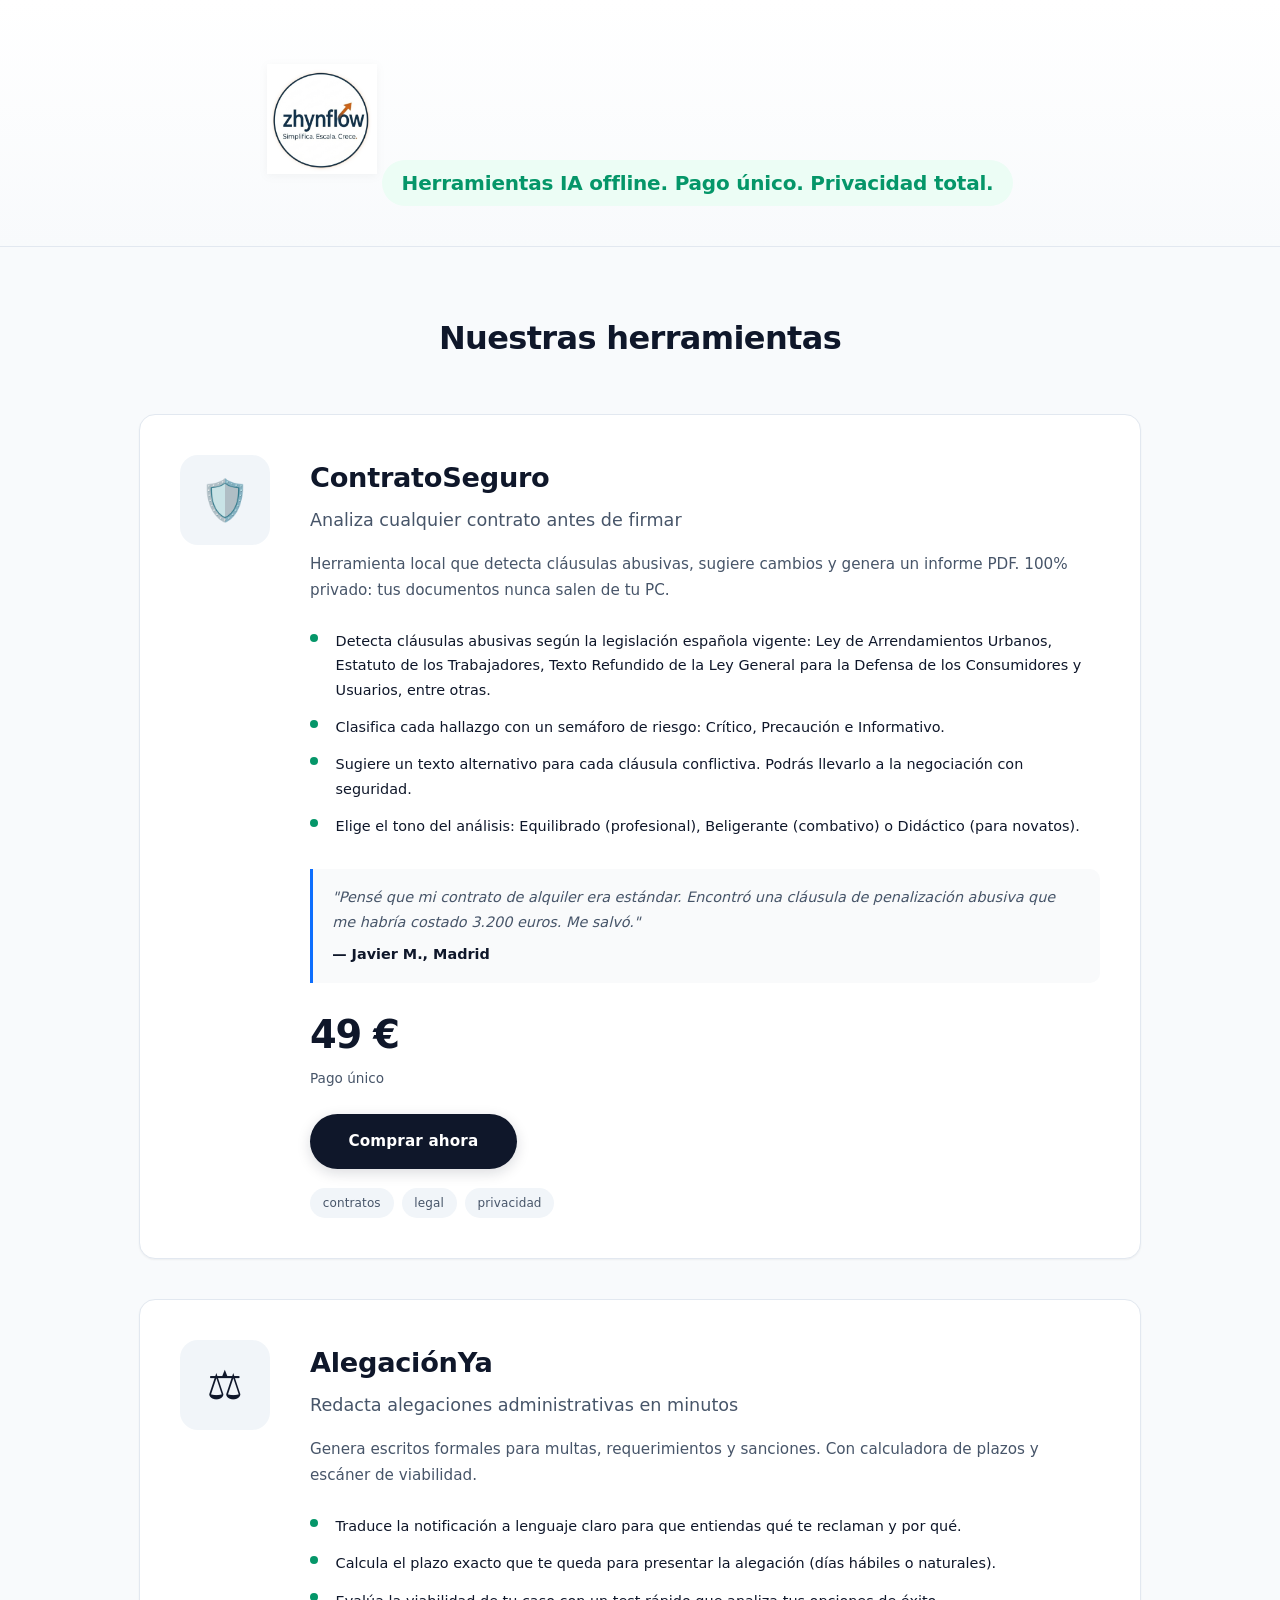
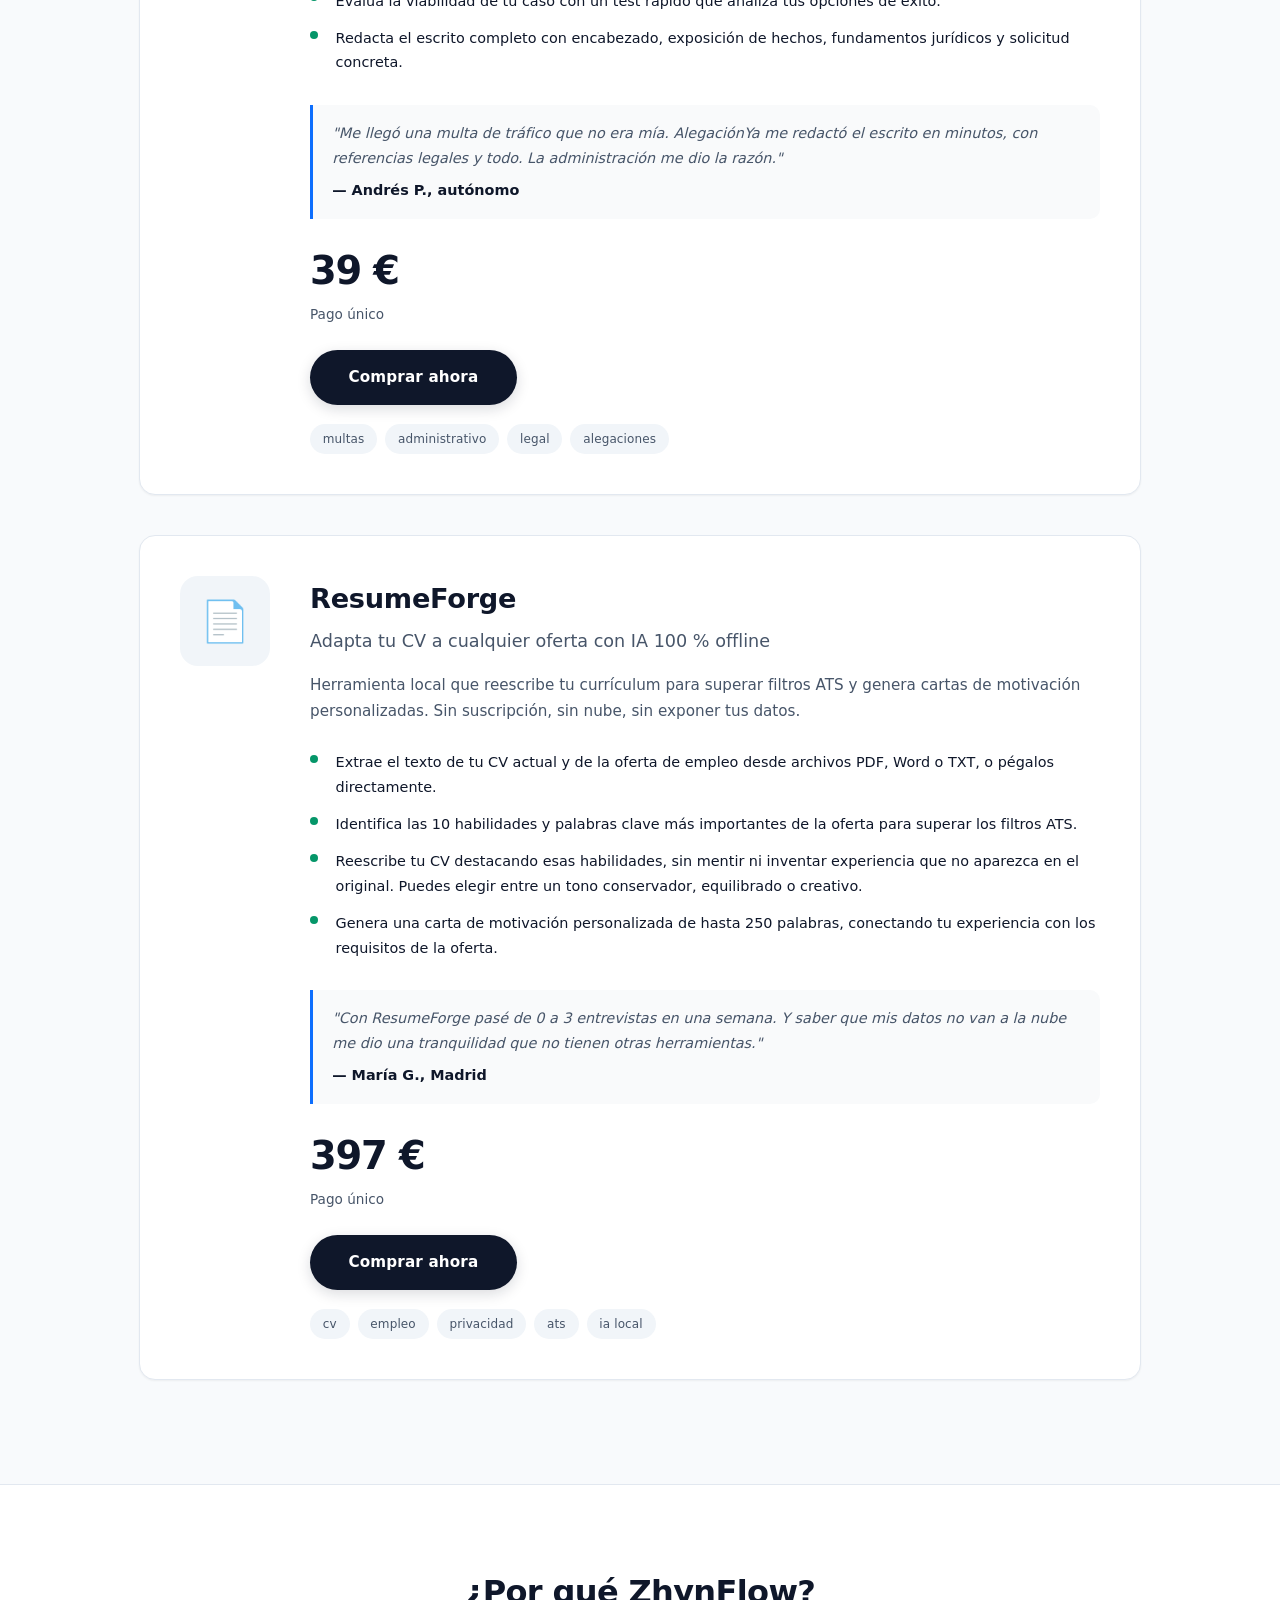
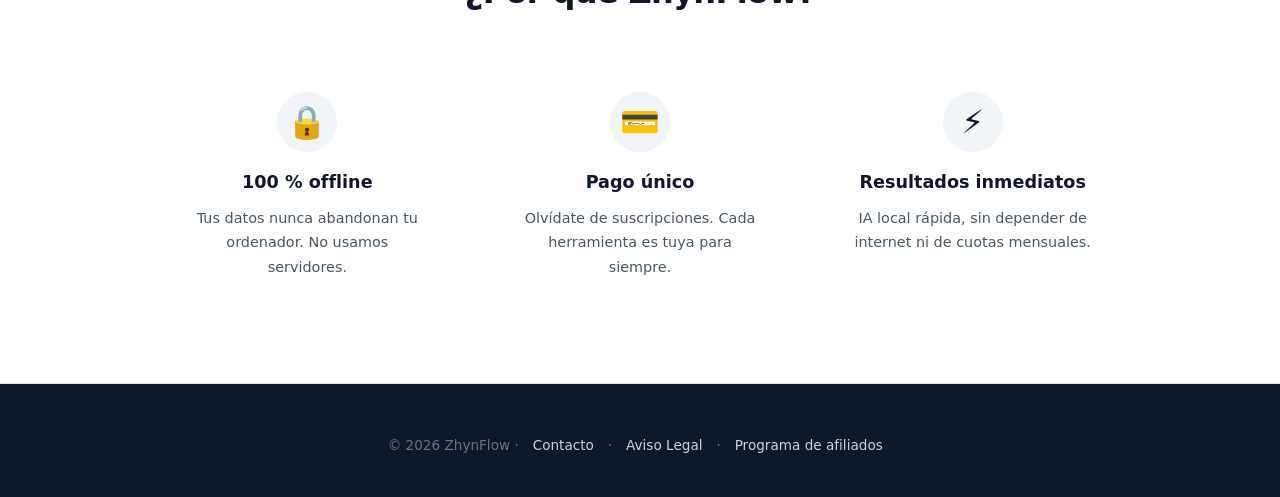
==== commit e7a6dcef: "Update index.html" ====
--- a/index.html
+++ b/index.html
@@ -4,6 +4,9 @@
     <meta charset="UTF-8">
     <meta name="viewport" content="width=device-width, initial-scale=1.0">
     <title>ZhynFlow – Herramientas IA offline que respetan tu privacidad</title>
+    <link rel="preconnect" href="https://fonts.googleapis.com">
+    <link rel="preconnect" href="https://fonts.gstatic.com" crossorigin>
+    <link href="https://fonts.googleapis.com/css2?family=Inter:wght@400;500;600;700;800&display=swap" rel="stylesheet">
     <link rel="stylesheet" href="style.css">
     <link rel="icon" type="image/x-icon" href="favicon.ico">
     
@@ -46,7 +49,7 @@
     </section>
 
     <footer>
-        <p>© 2026 ZhynFlow · <a href="mailto:zhynflow@gmail.com">Contacto</a> · <a href="legal.html">Aviso Legal</a> · <a href="https://serenitystackia.lemonsqueezy.com">Programa de afiliados</a></p>
+        <p>© 2026 ZhynFlow · <a href="mailto:zhynflow@gmail.com">Contacto</a> · <a href="legal.html">Aviso Legal</a> · <a href="https://zhynflow.lemonsqueezy.com">Programa de afiliados</a></p>
     </footer>
 
     <script src="script.js"></script>
--- a/style.css
+++ b/style.css
@@ -1,235 +1,315 @@
+/* ========== RESET Y BASE ========== */
 * {
     box-sizing: border-box;
     margin: 0;
     padding: 0;
 }
 
+:root {
+    --bg: #f8fafc;
+    --surface: #ffffff;
+    --text-primary: #0f172a;
+    --text-secondary: #475569;
+    --accent: #0d6efd;
+    --accent-hover: #0b5ed7;
+    --success: #059669;
+    --success-light: #ecfdf5;
+    --border: #e2e8f0;
+    --shadow-sm: 0 1px 2px rgba(0,0,0,0.05);
+    --shadow-md: 0 4px 24px rgba(0,0,0,0.06);
+    --shadow-lg: 0 12px 40px rgba(0,0,0,0.08);
+    --radius: 16px;
+    --transition: 0.25s cubic-bezier(0.4, 0, 0.2, 1);
+}
+
 body {
-    font-family: 'Segoe UI', system-ui, -apple-system, sans-serif;
-    background: #f5f7fa;
-    color: #1a1a2e;
-    line-height: 1.6;
-}
-
+    font-family: 'Inter', system-ui, -apple-system, sans-serif;
+    background: var(--bg);
+    color: var(--text-primary);
+    line-height: 1.7;
+    -webkit-font-smoothing: antialiased;
+}
+
+/* ========== CABECERA ========== */
 header {
     text-align: center;
-    padding: 3rem 1rem 2rem;
-    background: #ffffff;
-    box-shadow: 0 2px 8px rgba(0,0,0,0.05);
-}
-
+    padding: 4rem 1rem 2.5rem;
+    background: linear-gradient(180deg, #ffffff 0%, #f8fafc 100%);
+    border-bottom: 1px solid var(--border);
+}
 .logo {
-    max-width: 120px;
+    max-width: 110px;
     height: auto;
-    margin-bottom: 0.8rem;
-}
-
+    margin-bottom: 1rem;
+    filter: drop-shadow(0 2px 4px rgba(0,0,0,0.04));
+}
 .tagline {
-    font-size: 1.3rem;
-    color: #2e7d32;
+    font-size: 1.25rem;
+    color: var(--success);
     font-weight: 600;
-}
-
+    letter-spacing: -0.01em;
+    background: var(--success-light);
+    display: inline-block;
+    padding: 0.4rem 1.2rem;
+    border-radius: 50px;
+}
+
+/* ========== SECCIONES ========== */
 section {
-    padding: 3rem 1.5rem;
-    max-width: 1000px;
+    padding: 4rem 1.5rem;
+    max-width: 1050px;
     margin: 0 auto;
 }
-
 section h2 {
     text-align: center;
-    margin-bottom: 2rem;
-    color: #1a1a2e;
-}
-
+    margin-bottom: 3rem;
+    color: var(--text-primary);
+    font-size: 2rem;
+    font-weight: 700;
+    letter-spacing: -0.02em;
+}
+
+/* ========== TARJETAS DE PRODUCTO ========== */
 .product-card {
-    background: white;
-    border-radius: 16px;
-    padding: 2rem;
+    background: var(--surface);
+    border-radius: var(--radius);
+    padding: 2.5rem;
     margin-bottom: 2.5rem;
-    box-shadow: 0 8px 24px rgba(0,0,0,0.06);
+    box-shadow: var(--shadow-sm);
+    border: 1px solid var(--border);
     display: flex;
     flex-wrap: wrap;
-    gap: 2rem;
+    gap: 2.5rem;
     align-items: flex-start;
-    transition: box-shadow 0.2s;
-}
-
+    transition: box-shadow var(--transition), transform var(--transition), border-color var(--transition);
+    position: relative;
+    overflow: hidden;
+}
+.product-card::before {
+    content: '';
+    position: absolute;
+    top: 0;
+    left: 0;
+    width: 4px;
+    height: 100%;
+    background: linear-gradient(180deg, var(--accent) 0%, #7c3aed 100%);
+    opacity: 0;
+    transition: opacity var(--transition);
+}
 .product-card:hover {
-    box-shadow: 0 12px 32px rgba(0,0,0,0.1);
+    box-shadow: var(--shadow-lg);
+    border-color: transparent;
+    transform: translateY(-2px);
+}
+.product-card:hover::before {
+    opacity: 1;
 }
 
 .product-icon {
-    font-size: 3rem;
-    width: 80px;
-    height: 80px;
+    font-size: 2.5rem;
+    width: 90px;
+    height: 90px;
     display: flex;
     align-items: center;
     justify-content: center;
-    background: #f0f2f5;
-    border-radius: 16px;
+    background: #f1f5f9;
+    border-radius: 18px;
     flex-shrink: 0;
+    transition: background var(--transition);
+}
+.product-card:hover .product-icon {
+    background: #e8f0fe;
 }
 
 .product-info {
     flex: 1;
-    min-width: 250px;
-}
-
+    min-width: 260px;
+}
 .product-info h3 {
-    font-size: 1.6rem;
+    font-size: 1.7rem;
+    font-weight: 700;
     margin-bottom: 0.3rem;
-}
-
+    letter-spacing: -0.01em;
+}
 .product-tagline {
-    color: #555;
-    margin-bottom: 0.8rem;
-    font-size: 1.05rem;
-}
-
+    color: var(--text-secondary);
+    margin-bottom: 1rem;
+    font-size: 1.1rem;
+    font-weight: 500;
+}
 .product-desc {
-    margin-bottom: 1rem;
-    color: #444;
+    margin-bottom: 1.2rem;
+    color: var(--text-secondary);
+    font-size: 0.95rem;
 }
 
 .product-features {
     list-style: none;
-    margin-bottom: 1.2rem;
-}
-
+    margin-bottom: 1.5rem;
+}
 .product-features li {
-    padding: 0.3rem 0 0.3rem 1.5rem;
+    padding: 0.4rem 0 0.4rem 1.6rem;
     position: relative;
-    font-size: 0.95rem;
-    color: #333;
-}
-
+    font-size: 0.9rem;
+    color: var(--text-primary);
+}
 .product-features li::before {
-    content: "✅";
+    content: "";
     position: absolute;
     left: 0;
-    font-size: 0.8rem;
+    top: 0.7rem;
+    width: 8px;
+    height: 8px;
+    background: var(--success);
+    border-radius: 50%;
 }
 
 .product-testimonial {
     background: #f9fafb;
-    border-left: 4px solid #0d6efd;
-    padding: 0.8rem 1rem;
-    margin: 1rem 0;
+    border-left: 3px solid var(--accent);
+    padding: 1rem 1.2rem;
+    margin: 1.2rem 0;
     font-style: italic;
-    color: #555;
-    border-radius: 0 8px 8px 0;
-}
-
+    color: var(--text-secondary);
+    border-radius: 0 10px 10px 0;
+    font-size: 0.9rem;
+}
 .product-testimonial .autor {
     font-style: normal;
     font-weight: 600;
     display: block;
-    margin-top: 0.4rem;
-    color: #333;
+    margin-top: 0.5rem;
+    color: var(--text-primary);
 }
 
 .price {
-    font-size: 2rem;
-    font-weight: 700;
-    color: #0d6efd;
-    margin: 0.8rem 0 0.3rem;
-}
-
+    font-size: 2.4rem;
+    font-weight: 800;
+    color: var(--text-primary);
+    margin: 0.8rem 0 0;
+    letter-spacing: -0.03em;
+}
+.price .currency {
+    font-size: 1.4rem;
+    font-weight: 600;
+}
 .price-type {
-    color: #888;
-    font-size: 0.9rem;
-    margin-bottom: 1rem;
+    color: var(--text-secondary);
+    font-size: 0.85rem;
+    margin-bottom: 1.2rem;
+    font-weight: 500;
 }
 
 .buy-btn {
     display: inline-block;
-    background: #0d6efd;
+    background: var(--text-primary);
     color: white;
-    padding: 0.8rem 2.2rem;
-    border-radius: 8px;
+    padding: 0.9rem 2.4rem;
+    border-radius: 50px;
     text-decoration: none;
     font-weight: 600;
-    font-size: 1rem;
-    transition: background 0.2s;
-    margin-top: 0.5rem;
-}
-
+    font-size: 0.95rem;
+    letter-spacing: 0.01em;
+    transition: all var(--transition);
+    margin-top: 0.3rem;
+    box-shadow: 0 4px 14px rgba(15, 23, 42, 0.15);
+}
 .buy-btn:hover {
-    background: #0b5ed7;
+    background: #1e293b;
+    transform: translateY(-1px);
+    box-shadow: 0 6px 20px rgba(15, 23, 42, 0.25);
 }
 
 .etiquetas {
-    margin-top: 1rem;
+    margin-top: 1.2rem;
     display: flex;
     flex-wrap: wrap;
     gap: 0.5rem;
 }
-
 .tag {
-    background: #e8f0fe;
-    color: #1a56db;
-    padding: 0.25rem 0.7rem;
-    border-radius: 20px;
-    font-size: 0.8rem;
+    background: #f1f5f9;
+    color: var(--text-secondary);
+    padding: 0.3rem 0.8rem;
+    border-radius: 50px;
+    font-size: 0.75rem;
     font-weight: 500;
-}
-
+    letter-spacing: 0.01em;
+}
+
+/* ========== SECCIÓN ¿POR QUÉ? ========== */
 #why {
-    background: #ffffff;
+    background: var(--surface);
     max-width: 100%;
-    padding: 3rem 1.5rem;
-}
-
+    padding: 5rem 1.5rem;
+    border-top: 1px solid var(--border);
+    border-bottom: 1px solid var(--border);
+}
 .features {
     display: flex;
     justify-content: center;
-    gap: 2.5rem;
+    gap: 3rem;
     flex-wrap: wrap;
-    max-width: 900px;
+    max-width: 950px;
     margin: 0 auto;
 }
-
 .feature {
     text-align: center;
     flex: 1;
     min-width: 200px;
-}
-
+    padding: 1.5rem;
+}
 .feature .icon {
-    font-size: 2.2rem;
+    font-size: 2rem;
     display: block;
-    margin-bottom: 0.8rem;
-}
-
+    margin-bottom: 1rem;
+    width: 60px;
+    height: 60px;
+    line-height: 60px;
+    background: #f1f5f9;
+    border-radius: 50%;
+    margin-left: auto;
+    margin-right: auto;
+}
 .feature h3 {
     margin-bottom: 0.5rem;
-}
-
+    font-size: 1.1rem;
+    font-weight: 700;
+}
+.feature p {
+    color: var(--text-secondary);
+    font-size: 0.9rem;
+}
+
+/* ========== FOOTER ========== */
 footer {
     text-align: center;
-    padding: 2rem 1rem;
-    color: #888;
-    font-size: 0.9rem;
-    border-top: 1px solid #e0e0e0;
-    background: #fff;
-}
-
+    padding: 2.5rem 1rem;
+    color: #94a3b8;
+    font-size: 0.85rem;
+    background: #0f172a;
+    border-top: none;
+}
 footer a {
-    color: #666;
-    margin: 0 0.4rem;
+    color: #cbd5e1;
+    margin: 0 0.6rem;
     text-decoration: none;
-}
-
+    font-weight: 500;
+    transition: color var(--transition);
+}
 footer a:hover {
-    text-decoration: underline;
-}
-
+    color: white;
+    text-decoration: none;
+}
+footer p {
+    margin-top: 0.6rem;
+    color: #64748b;
+}
+
+/* ========== RESPONSIVE ========== */
 @media (max-width: 650px) {
     .product-card {
         flex-direction: column;
-        align-items: center;
-        text-align: center;
+        align-items: flex-start;
     }
     .product-features li {
         text-align: left;
@@ -238,4 +318,7 @@
         flex-direction: column;
         align-items: center;
     }
-}
+    section h2 {
+        font-size: 1.5rem;
+    }
+}
